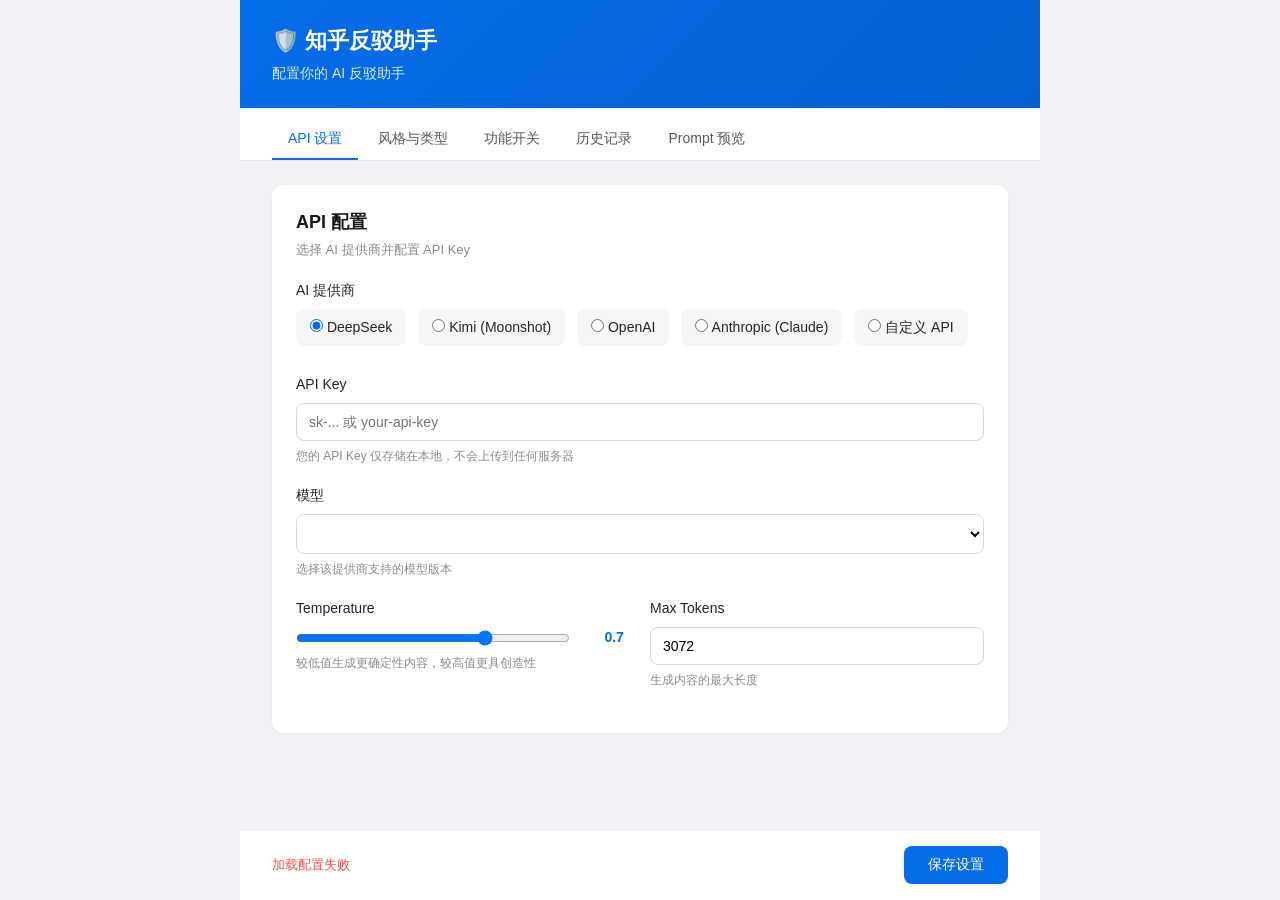
==== src/options/index.html @ ad02cd4e "feat: 增强评论框填充功能与最大令牌数设置 重构评论框填充逻辑，优化异步处理以确保内容正确填充并提升用户体验。更新最大令牌数设置，从2048调整为3072，以支持更长内容生成。更新相关提示信息以确" ====
<!DOCTYPE html>
<html lang="zh-CN">
<head>
  <meta charset="UTF-8">
  <meta name="viewport" content="width=device-width, initial-scale=1.0">
  <title>知乎反驳助手 - 设置</title>
  <link rel="stylesheet" href="style.css">
</head>
<body>
  <div class="options-container">
    <header class="options-header">
      <h1>🛡️ 知乎反驳助手</h1>
      <p>配置你的 AI 反驳助手</p>
    </header>

    <nav class="options-nav">
      <button class="nav-btn active" data-tab="api">API 设置</button>
      <button class="nav-btn" data-tab="style">风格与类型</button>
      <button class="nav-btn" data-tab="features">功能开关</button>
      <button class="nav-btn" data-tab="history">历史记录</button>
      <button class="nav-btn" data-tab="prompt">Prompt 预览</button>
    </nav>

    <main class="options-content">
      <!-- API 设置 -->
      <section class="tab-panel active" id="tab-api">
        <div class="panel-title">
          <h2>API 配置</h2>
          <p>选择 AI 提供商并配置 API Key</p>
        </div>

        <div class="form-group">
          <label>AI 提供商</label>
          <div class="radio-group">
            <label class="radio-label">
              <input type="radio" name="provider" value="deepseek" checked>
              <span>DeepSeek</span>
            </label>
            <label class="radio-label">
              <input type="radio" name="provider" value="kimi">
              <span>Kimi (Moonshot)</span>
            </label>
            <label class="radio-label">
              <input type="radio" name="provider" value="openai">
              <span>OpenAI</span>
            </label>
            <label class="radio-label">
              <input type="radio" name="provider" value="anthropic">
              <span>Anthropic (Claude)</span>
            </label>
            <label class="radio-label">
              <input type="radio" name="provider" value="custom">
              <span>自定义 API</span>
            </label>
          </div>
        </div>

        <div class="form-group">
          <label for="apiKey">API Key</label>
          <input type="password" id="apiKey" placeholder="sk-... 或 your-api-key">
          <span class="form-hint">您的 API Key 仅存储在本地，不会上传到任何服务器</span>
        </div>

        <div class="form-group" id="apiBaseGroup" style="display: none;">
          <label for="apiBase">API Base URL</label>
          <input type="text" id="apiBase" placeholder="https://api.example.com/v1">
          <span class="form-hint">自定义 API 的 Base URL，留空使用默认值</span>
        </div>

        <div class="form-group">
          <label for="model">模型</label>
          <select id="model"></select>
          <input type="text" id="modelCustom" placeholder="输入模型名称" style="display:none;">
          <span class="form-hint" id="modelHint">选择该提供商支持的模型版本</span>
        </div>

        <div class="form-row">
          <div class="form-group">
            <label for="temperature">Temperature</label>
            <input type="range" id="temperature" min="0" max="1" step="0.1" value="0.7">
            <span class="range-value" id="temperatureValue">0.7</span>
            <span class="form-hint">较低值生成更确定性内容，较高值更具创造性</span>
          </div>
          <div class="form-group">
            <label for="maxTokens">Max Tokens</label>
            <input type="number" id="maxTokens" value="3072" min="256" max="4096" step="256">
            <span class="form-hint">生成内容的最大长度</span>
          </div>
        </div>
      </section>

      <!-- 风格与类型 -->
      <section class="tab-panel" id="tab-style">
        <div class="panel-title">
          <h2>反驳风格</h2>
          <p>选择生成反驳评论的语气风格</p>
        </div>

        <div class="style-cards">
          <div class="style-card" data-style="gentle">
            <div class="style-card__icon">🤝</div>
            <div class="style-card__title">温和理性</div>
            <div class="style-card__desc">语气平和，以理服人，适合一般讨论场景</div>
          </div>
          <div class="style-card" data-style="direct">
            <div class="style-card__icon">⚡</div>
            <div class="style-card__title">直接犀利</div>
            <div class="style-card__desc">观点鲜明，直击要害，适合明显且恶劣的错误</div>
          </div>
          <div class="style-card" data-style="academic">
            <div class="style-card__icon">📚</div>
            <div class="style-card__title">学术严谨</div>
            <div class="style-card__desc">引用规范，论证严密，适合学术和专业话题</div>
          </div>
        </div>

        <div class="panel-title" style="margin-top: 32px;">
          <h2>错误类型检测</h2>
          <p>选择需要 AI 重点检测的错误类型</p>
        </div>

        <div class="checkbox-list">
          <label class="checkbox-item">
            <input type="checkbox" id="err-factError" checked>
            <span class="checkbox-icon">❌</span>
            <div class="checkbox-info">
              <div class="checkbox-title">事实错误</div>
              <div class="checkbox-desc">与公认事实、权威数据相悖的陈述</div>
            </div>
          </label>
          <label class="checkbox-item">
            <input type="checkbox" id="err-logicFallacy" checked>
            <span class="checkbox-icon">🔄</span>
            <div class="checkbox-info">
              <div class="checkbox-title">逻辑谬误</div>
              <div class="checkbox-desc">滑坡论证、诉诸情感、稻草人、虚假两难等</div>
            </div>
          </label>
          <label class="checkbox-item">
            <input type="checkbox" id="err-historicalNihilism" checked>
            <span class="checkbox-icon">📜</span>
            <div class="checkbox-info">
              <div class="checkbox-title">历史虚无主义</div>
              <div class="checkbox-desc">歪曲历史事实、解构主流历史叙事</div>
            </div>
          </label>
          <label class="checkbox-item">
            <input type="checkbox" id="err-dataFraud" checked>
            <span class="checkbox-icon">📊</span>
            <div class="checkbox-info">
              <div class="checkbox-title">数据造假</div>
              <div class="checkbox-desc">编造统计数据、选择性引用、断章取义</div>
            </div>
          </label>
          <label class="checkbox-item">
            <input type="checkbox" id="err-scienceError" checked>
            <span class="checkbox-icon">🔬</span>
            <div class="checkbox-info">
              <div class="checkbox-title">科学错误</div>
              <div class="checkbox-desc">违背基础科学原理或已被证伪的理论</div>
            </div>
          </label>
        </div>
      </section>

      <!-- 功能开关 -->
      <section class="tab-panel" id="tab-features">
        <div class="panel-title">
          <h2>功能设置</h2>
          <p>自定义扩展的行为</p>
        </div>

        <div class="toggle-list">
          <label class="toggle-item">
            <div class="toggle-info">
              <div class="toggle-title">显示错误分析</div>
              <div class="toggle-desc">生成反驳前显示错误类型分析面板</div>
            </div>
            <input type="checkbox" id="feat-showAnalysis" class="toggle-switch" checked>
            <span class="toggle-slider"></span>
          </label>
          <label class="toggle-item">
            <div class="toggle-info">
              <div class="toggle-title">自动填充评论框</div>
              <div class="toggle-desc">将生成的反驳自动填入知乎评论输入框</div>
            </div>
            <input type="checkbox" id="feat-autoFill" class="toggle-switch" checked>
            <span class="toggle-slider"></span>
          </label>
          <label class="toggle-item">
            <div class="toggle-info">
              <div class="toggle-title">要求标注来源</div>
              <div class="toggle-desc">在 Prompt 中要求 AI 尽可能引用权威来源</div>
            </div>
            <input type="checkbox" id="feat-showSource" class="toggle-switch" checked>
            <span class="toggle-slider"></span>
          </label>
          <label class="toggle-item">
            <div class="toggle-info">
              <div class="toggle-title">启用历史记录</div>
              <div class="toggle-desc">保存最近生成的反驳记录</div>
            </div>
            <input type="checkbox" id="feat-enableHistory" class="toggle-switch" checked>
            <span class="toggle-slider"></span>
          </label>
        </div>
      </section>

      <!-- 历史记录 -->
      <section class="tab-panel" id="tab-history">
        <div class="panel-title">
          <h2>生成历史</h2>
          <p>查看最近生成的反驳记录</p>
        </div>
        <div class="history-toolbar">
          <button class="btn btn--danger" id="btnClearHistory">清空历史</button>
        </div>
        <div class="history-list" id="historyList">
          <div class="history-empty">暂无历史记录</div>
        </div>
      </section>

      <!-- Prompt 预览 -->
      <section class="tab-panel" id="tab-prompt">
        <div class="panel-title">
          <h2>System Prompt 预览</h2>
          <p>当前使用的 AI 系统提示词</p>
        </div>
        <pre class="prompt-preview" id="promptPreview"></pre>
        <div class="panel-title" style="margin-top: 24px;">
          <h2>User Prompt 示例</h2>
          <p>发送给 AI 的用户提示词结构</p>
        </div>
        <pre class="prompt-preview" id="promptUserPreview"></pre>
      </section>
    </main>

    <footer class="options-footer">
      <div class="save-status" id="saveStatus"></div>
      <button class="btn btn--primary" id="btnSave">保存设置</button>
    </footer>
  </div>
  <script src="../shared/constants.js"></script>
  <script src="../shared/prompts.js"></script>
  <script src="index.js"></script>
</body>
</html>
---- src/options/style.css ----
* {
  margin: 0;
  padding: 0;
  box-sizing: border-box;
}

body {
  font-family: -apple-system, BlinkMacSystemFont, "Segoe UI", Roboto, "Helvetica Neue", Arial, sans-serif;
  font-size: 14px;
  color: #1a1a1a;
  background: #f0f2f5;
  line-height: 1.5;
}

.options-container {
  max-width: 800px;
  margin: 0 auto;
  min-height: 100vh;
  display: flex;
  flex-direction: column;
}

/* Header */
.options-header {
  padding: 24px 32px;
  background: linear-gradient(135deg, #056de8 0%, #0461d1 100%);
  color: #fff;
}

.options-header h1 {
  font-size: 22px;
  font-weight: 600;
  margin-bottom: 6px;
}

.options-header p {
  font-size: 14px;
  opacity: 0.85;
}

/* Nav */
.options-nav {
  display: flex;
  gap: 4px;
  padding: 12px 32px 0;
  background: #fff;
  border-bottom: 1px solid #e8e8e8;
  overflow-x: auto;
}

.nav-btn {
  padding: 10px 16px;
  font-size: 14px;
  font-weight: 500;
  color: #595959;
  background: none;
  border: none;
  border-bottom: 2px solid transparent;
  cursor: pointer;
  white-space: nowrap;
  transition: all 0.2s;
}

.nav-btn:hover {
  color: #056de8;
}

.nav-btn.active {
  color: #056de8;
  border-bottom-color: #056de8;
}

/* Content */
.options-content {
  flex: 1;
  padding: 24px 32px;
}

.tab-panel {
  display: none;
  background: #fff;
  border-radius: 12px;
  padding: 24px;
  box-shadow: 0 1px 3px rgba(0,0,0,0.05);
}

.tab-panel.active {
  display: block;
}

.panel-title {
  margin-bottom: 20px;
}

.panel-title h2 {
  font-size: 18px;
  font-weight: 600;
  margin-bottom: 4px;
}

.panel-title p {
  font-size: 13px;
  color: #8c8c8c;
}

/* Form */
.form-group {
  margin-bottom: 20px;
}

.form-group label {
  display: block;
  font-size: 14px;
  font-weight: 500;
  margin-bottom: 8px;
  color: #262626;
}

.form-group input[type="text"],
.form-group input[type="password"],
.form-group input[type="number"],
.form-group select {
  width: 100%;
  padding: 10px 12px;
  font-size: 14px;
  border: 1px solid #d9d9d9;
  border-radius: 8px;
  background: #fff;
  transition: border-color 0.2s;
}

.form-group input:focus,
.form-group select:focus {
  outline: none;
  border-color: #056de8;
  box-shadow: 0 0 0 3px rgba(5, 109, 232, 0.1);
}

.form-group input[type="range"] {
  width: calc(100% - 60px);
  vertical-align: middle;
}

.range-value {
  display: inline-block;
  width: 50px;
  text-align: right;
  font-weight: 600;
  color: #056de8;
}

.form-hint {
  display: block;
  margin-top: 6px;
  font-size: 12px;
  color: #8c8c8c;
}

.form-row {
  display: grid;
  grid-template-columns: 1fr 1fr;
  gap: 20px;
}

/* Radio */
.radio-group {
  display: flex;
  gap: 12px;
  flex-wrap: wrap;
}

.radio-label {
  display: flex;
  align-items: center;
  gap: 6px;
  padding: 8px 14px;
  background: #f6f6f6;
  border-radius: 8px;
  cursor: pointer;
  transition: all 0.2s;
}

.radio-label:hover {
  background: #e6f0fd;
}

.radio-label input[type="radio"] {
  accent-color: #056de8;
}

/* Style Cards */
.style-cards {
  display: grid;
  grid-template-columns: repeat(3, 1fr);
  gap: 16px;
}

.style-card {
  padding: 20px;
  background: #f6f6f6;
  border: 2px solid transparent;
  border-radius: 12px;
  text-align: center;
  cursor: pointer;
  transition: all 0.2s;
}

.style-card:hover {
  border-color: #bbd6f7;
  background: #e6f0fd;
}

.style-card.selected {
  border-color: #056de8;
  background: #e6f0fd;
}

.style-card__icon {
  font-size: 32px;
  margin-bottom: 8px;
}

.style-card__title {
  font-size: 15px;
  font-weight: 600;
  margin-bottom: 4px;
}

.style-card__desc {
  font-size: 12px;
  color: #8c8c8c;
  line-height: 1.4;
}

/* Checkbox List */
.checkbox-list {
  display: flex;
  flex-direction: column;
  gap: 12px;
}

.checkbox-item {
  display: flex;
  align-items: flex-start;
  gap: 12px;
  padding: 14px;
  background: #f6f6f6;
  border-radius: 10px;
  cursor: pointer;
  transition: background 0.2s;
}

.checkbox-item:hover {
  background: #f0f0f0;
}

.checkbox-item input[type="checkbox"] {
  margin-top: 2px;
  accent-color: #056de8;
}

.checkbox-icon {
  font-size: 20px;
}

.checkbox-info {
  flex: 1;
}

.checkbox-title {
  font-size: 14px;
  font-weight: 500;
  margin-bottom: 2px;
}

.checkbox-desc {
  font-size: 12px;
  color: #8c8c8c;
}

/* Toggle */
.toggle-list {
  display: flex;
  flex-direction: column;
  gap: 16px;
}

.toggle-item {
  display: flex;
  align-items: center;
  justify-content: space-between;
  padding: 16px;
  background: #f6f6f6;
  border-radius: 10px;
  cursor: pointer;
}

.toggle-info {
  flex: 1;
  padding-right: 16px;
}

.toggle-title {
  font-size: 14px;
  font-weight: 500;
  margin-bottom: 2px;
}

.toggle-desc {
  font-size: 12px;
  color: #8c8c8c;
}

.toggle-switch {
  display: none;
}

.toggle-slider {
  position: relative;
  width: 44px;
  height: 24px;
  background: #d9d9d9;
  border-radius: 12px;
  cursor: pointer;
  transition: background 0.2s;
  flex-shrink: 0;
}

.toggle-slider::after {
  content: '';
  position: absolute;
  top: 2px;
  left: 2px;
  width: 20px;
  height: 20px;
  background: #fff;
  border-radius: 50%;
  transition: transform 0.2s;
  box-shadow: 0 1px 3px rgba(0,0,0,0.15);
}

.toggle-switch:checked + .toggle-slider {
  background: #056de8;
}

.toggle-switch:checked + .toggle-slider::after {
  transform: translateX(20px);
}

/* History */
.history-toolbar {
  margin-bottom: 16px;
  text-align: right;
}

.history-list {
  display: flex;
  flex-direction: column;
  gap: 12px;
}

.history-item {
  padding: 16px;
  background: #f6f6f6;
  border-radius: 10px;
  border-left: 3px solid #056de8;
}

.history-item--no-error {
  border-left-color: #52c41a;
}

.history-item__header {
  display: flex;
  justify-content: space-between;
  align-items: flex-start;
  margin-bottom: 8px;
}

.history-item__title {
  font-size: 14px;
  font-weight: 500;
  color: #1a1a1a;
  flex: 1;
}

.history-item__meta {
  display: flex;
  gap: 12px;
  font-size: 12px;
  color: #8c8c8c;
  margin-bottom: 8px;
}

.history-item__tags {
  display: flex;
  gap: 6px;
  margin-bottom: 8px;
}

.history-item__tag {
  display: inline-block;
  padding: 2px 8px;
  border-radius: 4px;
  font-size: 11px;
  font-weight: 500;
}

.history-item__rebuttal {
  font-size: 13px;
  color: #595959;
  line-height: 1.6;
  padding: 10px;
  background: #fff;
  border-radius: 6px;
  max-height: 120px;
  overflow-y: auto;
}

.history-empty {
  text-align: center;
  padding: 40px;
  color: #bfbfbf;
}

/* Prompt Preview */
.prompt-preview {
  padding: 16px;
  background: #1e1e1e;
  color: #d4d4d4;
  border-radius: 8px;
  font-family: "Consolas", "Monaco", monospace;
  font-size: 13px;
  line-height: 1.6;
  white-space: pre-wrap;
  word-break: break-word;
  max-height: 400px;
  overflow-y: auto;
}

/* Footer */
.options-footer {
  display: flex;
  justify-content: space-between;
  align-items: center;
  padding: 16px 32px;
  background: #fff;
  border-top: 1px solid #e8e8e8;
  position: sticky;
  bottom: 0;
}

.save-status {
  font-size: 13px;
  color: #52c41a;
  font-weight: 500;
  min-height: 20px;
}

.save-status.error {
  color: #ff4d4f;
}

/* Buttons */
.btn {
  padding: 10px 24px;
  font-size: 14px;
  font-weight: 500;
  border: none;
  border-radius: 8px;
  cursor: pointer;
  transition: all 0.2s;
}

.btn--primary {
  color: #fff;
  background: #056de8;
}

.btn--primary:hover {
  background: #0461d1;
}

.btn--danger {
  color: #ff4d4f;
  background: #fff1f0;
  border: 1px solid #ffa39e;
}

.btn--danger:hover {
  background: #ffccc7;
}

/* Responsive */
@media (max-width: 640px) {
  .style-cards {
    grid-template-columns: 1fr;
  }
  .form-row {
    grid-template-columns: 1fr;
  }
}
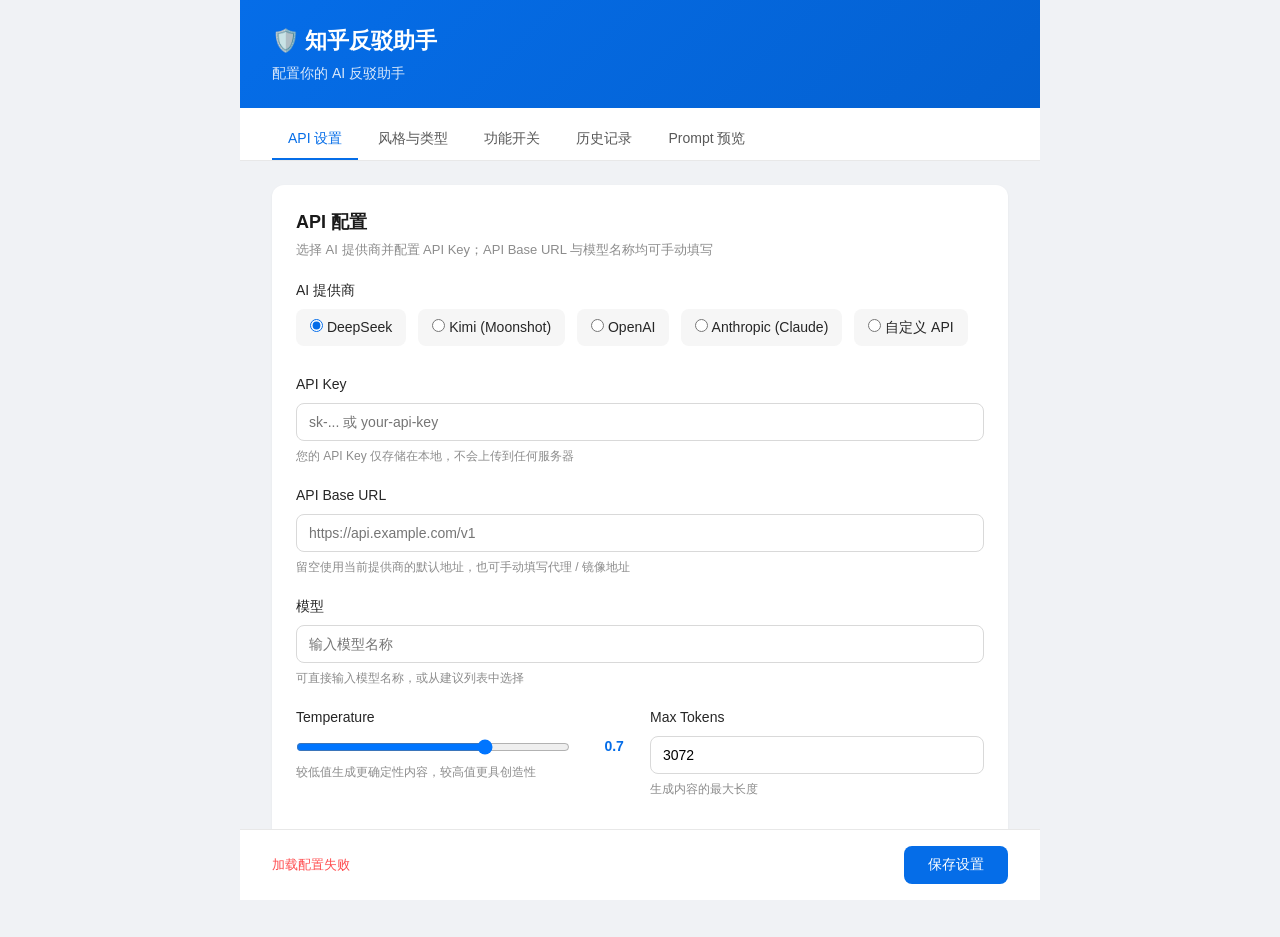
==== commit 7ffd5c1c: "feat(api-config): API Base URL 与模型名称对所有提供商开放手动填写，并按实际生效地址申请域名授权 内置提供商也可指向代理 / 镜像 / 新域名，模型名可自由输入（内置列表" ====
--- a/src/options/index.html
+++ b/src/options/index.html
@@ -26,7 +26,7 @@
       <section class="tab-panel active" id="tab-api">
         <div class="panel-title">
           <h2>API 配置</h2>
-          <p>选择 AI 提供商并配置 API Key</p>
+          <p>选择 AI 提供商并配置 API Key；API Base URL 与模型名称均可手动填写</p>
         </div>
 
         <div class="form-group">
@@ -61,17 +61,17 @@
           <span class="form-hint">您的 API Key 仅存储在本地，不会上传到任何服务器</span>
         </div>
 
-        <div class="form-group" id="apiBaseGroup" style="display: none;">
+        <div class="form-group" id="apiBaseGroup">
           <label for="apiBase">API Base URL</label>
-          <input type="text" id="apiBase" placeholder="https://api.example.com/v1">
-          <span class="form-hint">自定义 API 的 Base URL，留空使用默认值</span>
+          <input type="text" id="apiBase" placeholder="https://api.example.com/v1" autocomplete="off">
+          <span class="form-hint" id="apiBaseHint">留空使用当前提供商的默认地址，也可手动填写代理 / 镜像地址</span>
         </div>
 
         <div class="form-group">
           <label for="model">模型</label>
-          <select id="model"></select>
-          <input type="text" id="modelCustom" placeholder="输入模型名称" style="display:none;">
-          <span class="form-hint" id="modelHint">选择该提供商支持的模型版本</span>
+          <input type="text" id="model" list="modelOptions" placeholder="输入模型名称" autocomplete="off">
+          <datalist id="modelOptions"></datalist>
+          <span class="form-hint" id="modelHint">可直接输入模型名称，或从建议列表中选择</span>
         </div>
 
         <div class="form-row">
@@ -112,6 +112,11 @@
             <div class="style-card__title">学术严谨</div>
             <div class="style-card__desc">引用规范，论证严密，适合学术和专业话题</div>
           </div>
+          <div class="style-card" data-style="natural">
+            <div class="style-card__icon">🎭</div>
+            <div class="style-card__title">自然真实</div>
+            <div class="style-card__desc">像真实知乎用户一样随口评论，最不易被察觉</div>
+          </div>
         </div>
 
         <div class="panel-title" style="margin-top: 32px;">
@@ -160,6 +165,14 @@
               <div class="checkbox-desc">违背基础科学原理或已被证伪的理论</div>
             </div>
           </label>
+          <label class="checkbox-item">
+            <input type="checkbox" id="err-argumentIncomplete" checked>
+            <span class="checkbox-icon">🧩</span>
+            <div class="checkbox-info">
+              <div class="checkbox-title">论证不完整</div>
+              <div class="checkbox-desc">回答遗漏了问题的关键原因、视角或必要条件</div>
+            </div>
+          </label>
         </div>
       </section>
 
@@ -203,6 +216,42 @@
             <input type="checkbox" id="feat-enableHistory" class="toggle-switch" checked>
             <span class="toggle-slider"></span>
           </label>
+          <label class="toggle-item">
+            <div class="toggle-info">
+              <div class="toggle-title">补充遗漏视角</div>
+              <div class="toggle-desc">对原因分析类问题，自动检查并补充被忽略的关键论点</div>
+            </div>
+            <input type="checkbox" id="feat-enableCompletenessCheck" class="toggle-switch" checked>
+            <span class="toggle-slider"></span>
+          </label>
+        </div>
+
+        <div class="panel-title" style="margin-top: 32px;">
+          <h2>完整性检查严格程度</h2>
+          <p>调整 AI 对「论证不完整」的敏感程度</p>
+        </div>
+        <div class="radio-group" id="strictnessGroup">
+          <label class="radio-label">
+            <input type="radio" name="strictness" value="loose">
+            <span>宽松</span>
+          </label>
+          <label class="radio-label">
+            <input type="radio" name="strictness" value="standard" checked>
+            <span>标准</span>
+          </label>
+          <label class="radio-label">
+            <input type="radio" name="strictness" value="strict">
+            <span>严格</span>
+          </label>
+        </div>
+
+        <div class="panel-title" style="margin-top: 32px;">
+          <h2>高级：自定义 Prompt 后缀</h2>
+          <p>在系统 Prompt 末尾追加您自己的规则（仅对高级用户）</p>
+        </div>
+        <div class="form-group">
+          <textarea id="customPromptSuffix" rows="4" placeholder="例如：对历史话题，必须同时考虑政治、经济、军事三个维度。"></textarea>
+          <span class="form-hint">留空则不追加任何内容</span>
         </div>
       </section>
 
@@ -241,6 +290,7 @@
     </footer>
   </div>
   <script src="../shared/constants.js"></script>
+  <script src="../shared/permissions.js"></script>
   <script src="../shared/prompts.js"></script>
   <script src="index.js"></script>
 </body>
--- a/src/options/style.css
+++ b/src/options/style.css
@@ -119,7 +119,8 @@
 .form-group input[type="text"],
 .form-group input[type="password"],
 .form-group input[type="number"],
-.form-group select {
+.form-group select,
+.form-group textarea {
   width: 100%;
   padding: 10px 12px;
   font-size: 14px;
@@ -127,10 +128,13 @@
   border-radius: 8px;
   background: #fff;
   transition: border-color 0.2s;
+  font-family: inherit;
+  resize: vertical;
 }
 
 .form-group input:focus,
-.form-group select:focus {
+.form-group select:focus,
+.form-group textarea:focus {
   outline: none;
   border-color: #056de8;
   box-shadow: 0 0 0 3px rgba(5, 109, 232, 0.1);
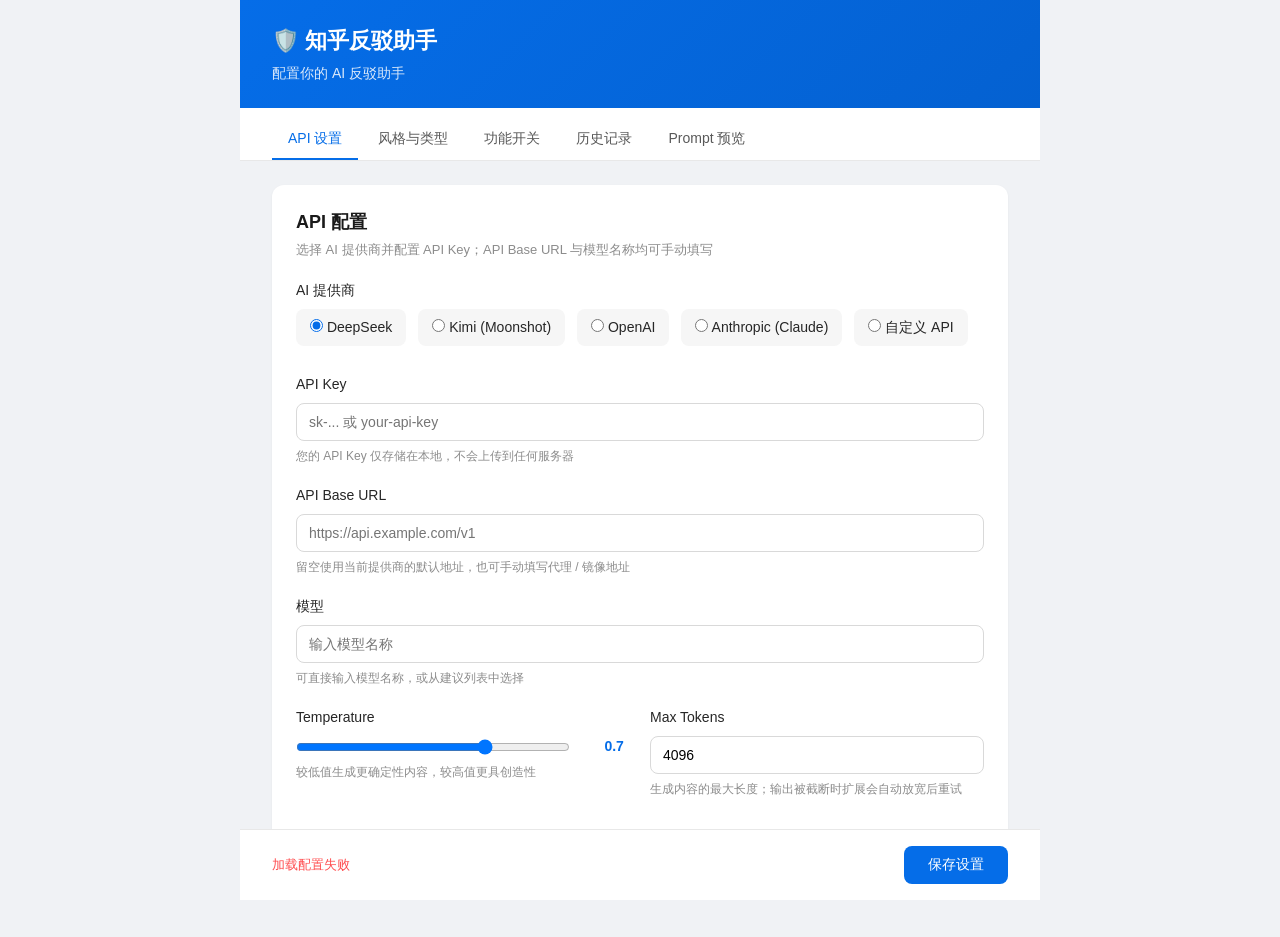
==== commit d5de04da: "fix(api): 修复「生成失败：API 返回内容为空」——新增重试与失败分类，空返回/截断自动降级重试 背景：默认走 DeepSeek + response_format=json_object，" ====
--- a/src/options/index.html
+++ b/src/options/index.html
@@ -83,8 +83,8 @@
           </div>
           <div class="form-group">
             <label for="maxTokens">Max Tokens</label>
-            <input type="number" id="maxTokens" value="3072" min="256" max="4096" step="256">
-            <span class="form-hint">生成内容的最大长度</span>
+            <input type="number" id="maxTokens" value="4096" min="256" max="8192" step="256">
+            <span class="form-hint">生成内容的最大长度；输出被截断时扩展会自动放宽后重试</span>
           </div>
         </div>
       </section>
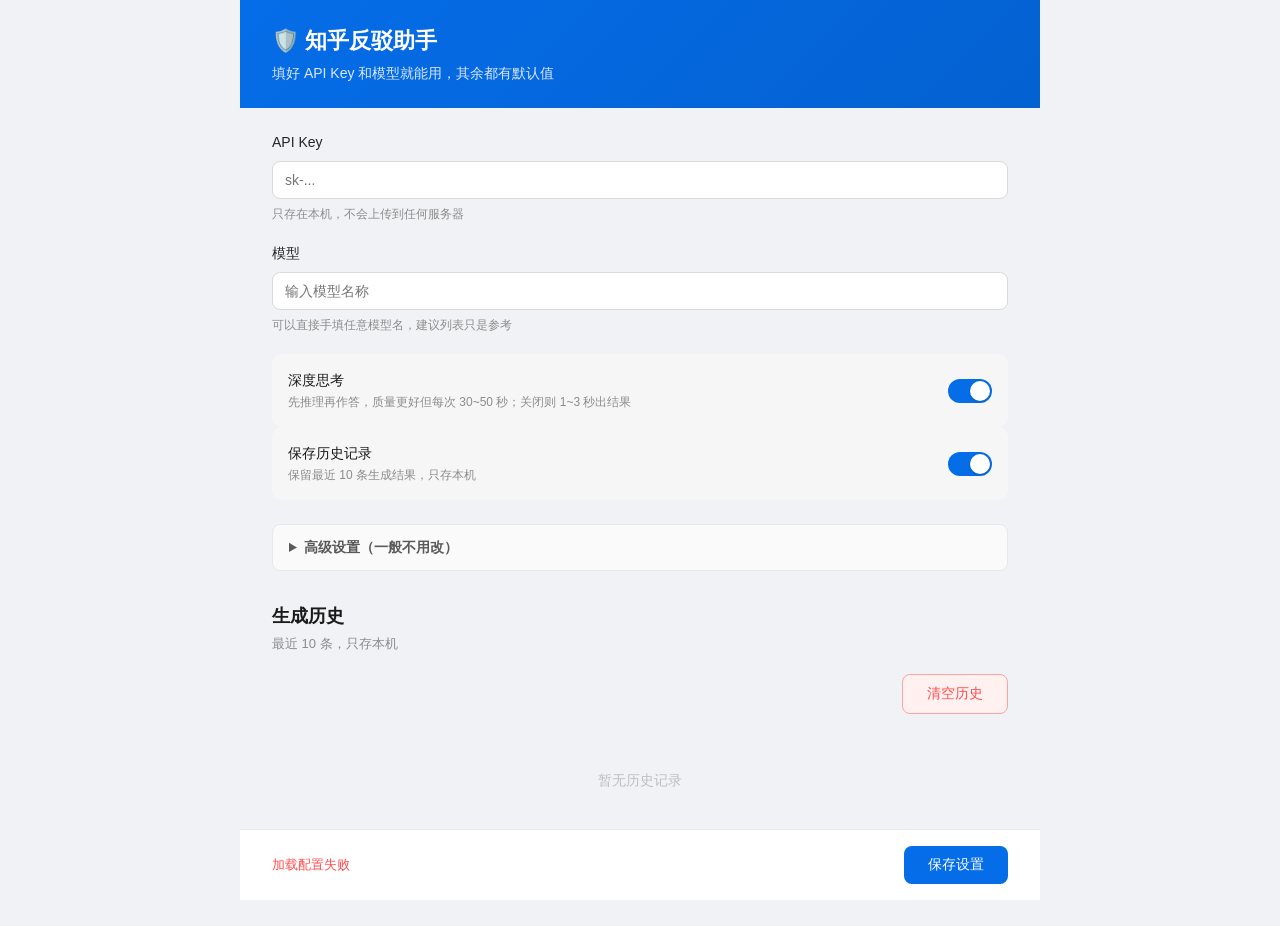
==== commit 7f689269: "refactor(options): 设置页 25 项砍到 4 项，配置 schema 升 v4 主界面只剩：API Key / 模型 / 深度思考 / 保存历史。提供商、API Base、风格、自定" ====
--- a/src/options/index.html
+++ b/src/options/index.html
@@ -10,24 +10,43 @@
   <div class="options-container">
     <header class="options-header">
       <h1>🛡️ 知乎反驳助手</h1>
-      <p>配置你的 AI 反驳助手</p>
+      <p>填好 API Key 和模型就能用，其余都有默认值</p>
     </header>
 
-    <nav class="options-nav">
-      <button class="nav-btn active" data-tab="api">API 设置</button>
-      <button class="nav-btn" data-tab="style">风格与类型</button>
-      <button class="nav-btn" data-tab="features">功能开关</button>
-      <button class="nav-btn" data-tab="history">历史记录</button>
-      <button class="nav-btn" data-tab="prompt">Prompt 预览</button>
-    </nav>
+    <main class="options-content">
+      <div class="form-group">
+        <label for="apiKey">API Key</label>
+        <input type="password" id="apiKey" placeholder="sk-..." autocomplete="off">
+        <span class="form-hint">只存在本机，不会上传到任何服务器</span>
+      </div>
 
-    <main class="options-content">
-      <!-- API 设置 -->
-      <section class="tab-panel active" id="tab-api">
-        <div class="panel-title">
-          <h2>API 配置</h2>
-          <p>选择 AI 提供商并配置 API Key；API Base URL 与模型名称均可手动填写</p>
+      <div class="form-group">
+        <label for="model">模型</label>
+        <input type="text" id="model" list="modelOptions" placeholder="输入模型名称" autocomplete="off">
+        <datalist id="modelOptions"></datalist>
+        <span class="form-hint" id="modelHint">可以直接手填任意模型名，建议列表只是参考</span>
+      </div>
+
+      <label class="toggle-item">
+        <div class="toggle-info">
+          <div class="toggle-title">深度思考</div>
+          <div class="toggle-desc">先推理再作答，质量更好但每次 30~50 秒；关闭则 1~3 秒出结果</div>
         </div>
+        <input type="checkbox" id="thinking" class="toggle-switch" checked>
+        <span class="toggle-slider"></span>
+      </label>
+
+      <label class="toggle-item">
+        <div class="toggle-info">
+          <div class="toggle-title">保存历史记录</div>
+          <div class="toggle-desc">保留最近 10 条生成结果，只存本机</div>
+        </div>
+        <input type="checkbox" id="enableHistory" class="toggle-switch" checked>
+        <span class="toggle-slider"></span>
+      </label>
+
+      <details class="options-advanced">
+        <summary>高级设置（一般不用改）</summary>
 
         <div class="form-group">
           <label>AI 提供商</label>
@@ -38,7 +57,7 @@
             </label>
             <label class="radio-label">
               <input type="radio" name="provider" value="kimi">
-              <span>Kimi (Moonshot)</span>
+              <span>Kimi</span>
             </label>
             <label class="radio-label">
               <input type="radio" name="provider" value="openai">
@@ -46,242 +65,48 @@
             </label>
             <label class="radio-label">
               <input type="radio" name="provider" value="anthropic">
-              <span>Anthropic (Claude)</span>
+              <span>Claude</span>
             </label>
             <label class="radio-label">
               <input type="radio" name="provider" value="custom">
-              <span>自定义 API</span>
+              <span>自定义</span>
             </label>
           </div>
         </div>
 
         <div class="form-group">
-          <label for="apiKey">API Key</label>
-          <input type="password" id="apiKey" placeholder="sk-... 或 your-api-key">
-          <span class="form-hint">您的 API Key 仅存储在本地，不会上传到任何服务器</span>
-        </div>
-
-        <div class="form-group" id="apiBaseGroup">
           <label for="apiBase">API Base URL</label>
           <input type="text" id="apiBase" placeholder="https://api.example.com/v1" autocomplete="off">
-          <span class="form-hint" id="apiBaseHint">留空使用当前提供商的默认地址，也可手动填写代理 / 镜像地址</span>
+          <span class="form-hint" id="apiBaseHint">留空使用该提供商的内置地址；也可填代理 / 镜像地址</span>
         </div>
 
         <div class="form-group">
-          <label for="model">模型</label>
-          <input type="text" id="model" list="modelOptions" placeholder="输入模型名称" autocomplete="off">
-          <datalist id="modelOptions"></datalist>
-          <span class="form-hint" id="modelHint">可直接输入模型名称，或从建议列表中选择</span>
+          <label for="style">反驳风格</label>
+          <select id="style">
+            <option value="gentle">温和理性</option>
+            <option value="direct">直接犀利</option>
+            <option value="academic">学术严谨</option>
+            <option value="natural">自然真实</option>
+          </select>
         </div>
 
-        <div class="form-row">
-          <div class="form-group">
-            <label for="temperature">Temperature</label>
-            <input type="range" id="temperature" min="0" max="1" step="0.1" value="0.7">
-            <span class="range-value" id="temperatureValue">0.7</span>
-            <span class="form-hint">较低值生成更确定性内容，较高值更具创造性</span>
-          </div>
-          <div class="form-group">
-            <label for="maxTokens">Max Tokens</label>
-            <input type="number" id="maxTokens" value="4096" min="256" max="8192" step="256">
-            <span class="form-hint">生成内容的最大长度；输出被截断时扩展会自动放宽后重试</span>
-          </div>
-        </div>
-      </section>
-
-      <!-- 风格与类型 -->
-      <section class="tab-panel" id="tab-style">
-        <div class="panel-title">
-          <h2>反驳风格</h2>
-          <p>选择生成反驳评论的语气风格</p>
-        </div>
-
-        <div class="style-cards">
-          <div class="style-card" data-style="gentle">
-            <div class="style-card__icon">🤝</div>
-            <div class="style-card__title">温和理性</div>
-            <div class="style-card__desc">语气平和，以理服人，适合一般讨论场景</div>
-          </div>
-          <div class="style-card" data-style="direct">
-            <div class="style-card__icon">⚡</div>
-            <div class="style-card__title">直接犀利</div>
-            <div class="style-card__desc">观点鲜明，直击要害，适合明显且恶劣的错误</div>
-          </div>
-          <div class="style-card" data-style="academic">
-            <div class="style-card__icon">📚</div>
-            <div class="style-card__title">学术严谨</div>
-            <div class="style-card__desc">引用规范，论证严密，适合学术和专业话题</div>
-          </div>
-          <div class="style-card" data-style="natural">
-            <div class="style-card__icon">🎭</div>
-            <div class="style-card__title">自然真实</div>
-            <div class="style-card__desc">像真实知乎用户一样随口评论，最不易被察觉</div>
-          </div>
-        </div>
-
-        <div class="panel-title" style="margin-top: 32px;">
-          <h2>错误类型检测</h2>
-          <p>选择需要 AI 重点检测的错误类型</p>
-        </div>
-
-        <div class="checkbox-list">
-          <label class="checkbox-item">
-            <input type="checkbox" id="err-factError" checked>
-            <span class="checkbox-icon">❌</span>
-            <div class="checkbox-info">
-              <div class="checkbox-title">事实错误</div>
-              <div class="checkbox-desc">与公认事实、权威数据相悖的陈述</div>
-            </div>
-          </label>
-          <label class="checkbox-item">
-            <input type="checkbox" id="err-logicFallacy" checked>
-            <span class="checkbox-icon">🔄</span>
-            <div class="checkbox-info">
-              <div class="checkbox-title">逻辑谬误</div>
-              <div class="checkbox-desc">滑坡论证、诉诸情感、稻草人、虚假两难等</div>
-            </div>
-          </label>
-          <label class="checkbox-item">
-            <input type="checkbox" id="err-historicalNihilism" checked>
-            <span class="checkbox-icon">📜</span>
-            <div class="checkbox-info">
-              <div class="checkbox-title">历史虚无主义</div>
-              <div class="checkbox-desc">歪曲历史事实、解构主流历史叙事</div>
-            </div>
-          </label>
-          <label class="checkbox-item">
-            <input type="checkbox" id="err-dataFraud" checked>
-            <span class="checkbox-icon">📊</span>
-            <div class="checkbox-info">
-              <div class="checkbox-title">数据造假</div>
-              <div class="checkbox-desc">编造统计数据、选择性引用、断章取义</div>
-            </div>
-          </label>
-          <label class="checkbox-item">
-            <input type="checkbox" id="err-scienceError" checked>
-            <span class="checkbox-icon">🔬</span>
-            <div class="checkbox-info">
-              <div class="checkbox-title">科学错误</div>
-              <div class="checkbox-desc">违背基础科学原理或已被证伪的理论</div>
-            </div>
-          </label>
-          <label class="checkbox-item">
-            <input type="checkbox" id="err-argumentIncomplete" checked>
-            <span class="checkbox-icon">🧩</span>
-            <div class="checkbox-info">
-              <div class="checkbox-title">论证不完整</div>
-              <div class="checkbox-desc">回答遗漏了问题的关键原因、视角或必要条件</div>
-            </div>
-          </label>
-        </div>
-      </section>
-
-      <!-- 功能开关 -->
-      <section class="tab-panel" id="tab-features">
-        <div class="panel-title">
-          <h2>功能设置</h2>
-          <p>自定义扩展的行为</p>
-        </div>
-
-        <div class="toggle-list">
-          <label class="toggle-item">
-            <div class="toggle-info">
-              <div class="toggle-title">显示错误分析</div>
-              <div class="toggle-desc">生成反驳前显示错误类型分析面板</div>
-            </div>
-            <input type="checkbox" id="feat-showAnalysis" class="toggle-switch" checked>
-            <span class="toggle-slider"></span>
-          </label>
-          <label class="toggle-item">
-            <div class="toggle-info">
-              <div class="toggle-title">自动填充评论框</div>
-              <div class="toggle-desc">将生成的反驳自动填入知乎评论输入框</div>
-            </div>
-            <input type="checkbox" id="feat-autoFill" class="toggle-switch" checked>
-            <span class="toggle-slider"></span>
-          </label>
-          <label class="toggle-item">
-            <div class="toggle-info">
-              <div class="toggle-title">要求标注来源</div>
-              <div class="toggle-desc">在 Prompt 中要求 AI 尽可能引用权威来源</div>
-            </div>
-            <input type="checkbox" id="feat-showSource" class="toggle-switch" checked>
-            <span class="toggle-slider"></span>
-          </label>
-          <label class="toggle-item">
-            <div class="toggle-info">
-              <div class="toggle-title">启用历史记录</div>
-              <div class="toggle-desc">保存最近生成的反驳记录</div>
-            </div>
-            <input type="checkbox" id="feat-enableHistory" class="toggle-switch" checked>
-            <span class="toggle-slider"></span>
-          </label>
-          <label class="toggle-item">
-            <div class="toggle-info">
-              <div class="toggle-title">补充遗漏视角</div>
-              <div class="toggle-desc">对原因分析类问题，自动检查并补充被忽略的关键论点</div>
-            </div>
-            <input type="checkbox" id="feat-enableCompletenessCheck" class="toggle-switch" checked>
-            <span class="toggle-slider"></span>
-          </label>
-        </div>
-
-        <div class="panel-title" style="margin-top: 32px;">
-          <h2>完整性检查严格程度</h2>
-          <p>调整 AI 对「论证不完整」的敏感程度</p>
-        </div>
-        <div class="radio-group" id="strictnessGroup">
-          <label class="radio-label">
-            <input type="radio" name="strictness" value="loose">
-            <span>宽松</span>
-          </label>
-          <label class="radio-label">
-            <input type="radio" name="strictness" value="standard" checked>
-            <span>标准</span>
-          </label>
-          <label class="radio-label">
-            <input type="radio" name="strictness" value="strict">
-            <span>严格</span>
-          </label>
-        </div>
-
-        <div class="panel-title" style="margin-top: 32px;">
-          <h2>高级：自定义 Prompt 后缀</h2>
-          <p>在系统 Prompt 末尾追加您自己的规则（仅对高级用户）</p>
-        </div>
         <div class="form-group">
-          <textarea id="customPromptSuffix" rows="4" placeholder="例如：对历史话题，必须同时考虑政治、经济、军事三个维度。"></textarea>
+          <label for="customPromptSuffix">自定义 Prompt 后缀</label>
+          <textarea id="customPromptSuffix" rows="3" placeholder="例如：对历史话题，必须同时考虑政治、经济、军事三个维度。"></textarea>
           <span class="form-hint">留空则不追加任何内容</span>
         </div>
-      </section>
+      </details>
 
-      <!-- 历史记录 -->
-      <section class="tab-panel" id="tab-history">
-        <div class="panel-title">
-          <h2>生成历史</h2>
-          <p>查看最近生成的反驳记录</p>
-        </div>
-        <div class="history-toolbar">
-          <button class="btn btn--danger" id="btnClearHistory">清空历史</button>
-        </div>
-        <div class="history-list" id="historyList">
-          <div class="history-empty">暂无历史记录</div>
-        </div>
-      </section>
-
-      <!-- Prompt 预览 -->
-      <section class="tab-panel" id="tab-prompt">
-        <div class="panel-title">
-          <h2>System Prompt 预览</h2>
-          <p>当前使用的 AI 系统提示词</p>
-        </div>
-        <pre class="prompt-preview" id="promptPreview"></pre>
-        <div class="panel-title" style="margin-top: 24px;">
-          <h2>User Prompt 示例</h2>
-          <p>发送给 AI 的用户提示词结构</p>
-        </div>
-        <pre class="prompt-preview" id="promptUserPreview"></pre>
-      </section>
+      <div class="panel-title" style="margin-top: 32px;">
+        <h2>生成历史</h2>
+        <p>最近 10 条，只存本机</p>
+      </div>
+      <div class="history-toolbar">
+        <button class="btn btn--danger" id="btnClearHistory">清空历史</button>
+      </div>
+      <div class="history-list" id="historyList">
+        <div class="history-empty">暂无历史记录</div>
+      </div>
     </main>
 
     <footer class="options-footer">
@@ -291,7 +116,6 @@
   </div>
   <script src="../shared/constants.js"></script>
   <script src="../shared/permissions.js"></script>
-  <script src="../shared/prompts.js"></script>
   <script src="index.js"></script>
 </body>
 </html>
--- a/src/options/style.css
+++ b/src/options/style.css
@@ -495,6 +495,28 @@
   background: #ffccc7;
 }
 
+/* 高级设置折叠区（B3 后设置页只剩这一处折叠） */
+.options-advanced {
+  margin: 24px 0;
+  border: 1px solid #e8e8e8;
+  border-radius: 8px;
+  padding: 12px 16px;
+  background: #fafafa;
+}
+
+.options-advanced > summary {
+  cursor: pointer;
+  font-weight: 600;
+  color: #595959;
+  outline: none;
+}
+
+.options-advanced[open] > summary {
+  margin-bottom: 8px;
+  padding-bottom: 8px;
+  border-bottom: 1px solid #e8e8e8;
+}
+
 /* Responsive */
 @media (max-width: 640px) {
   .style-cards {
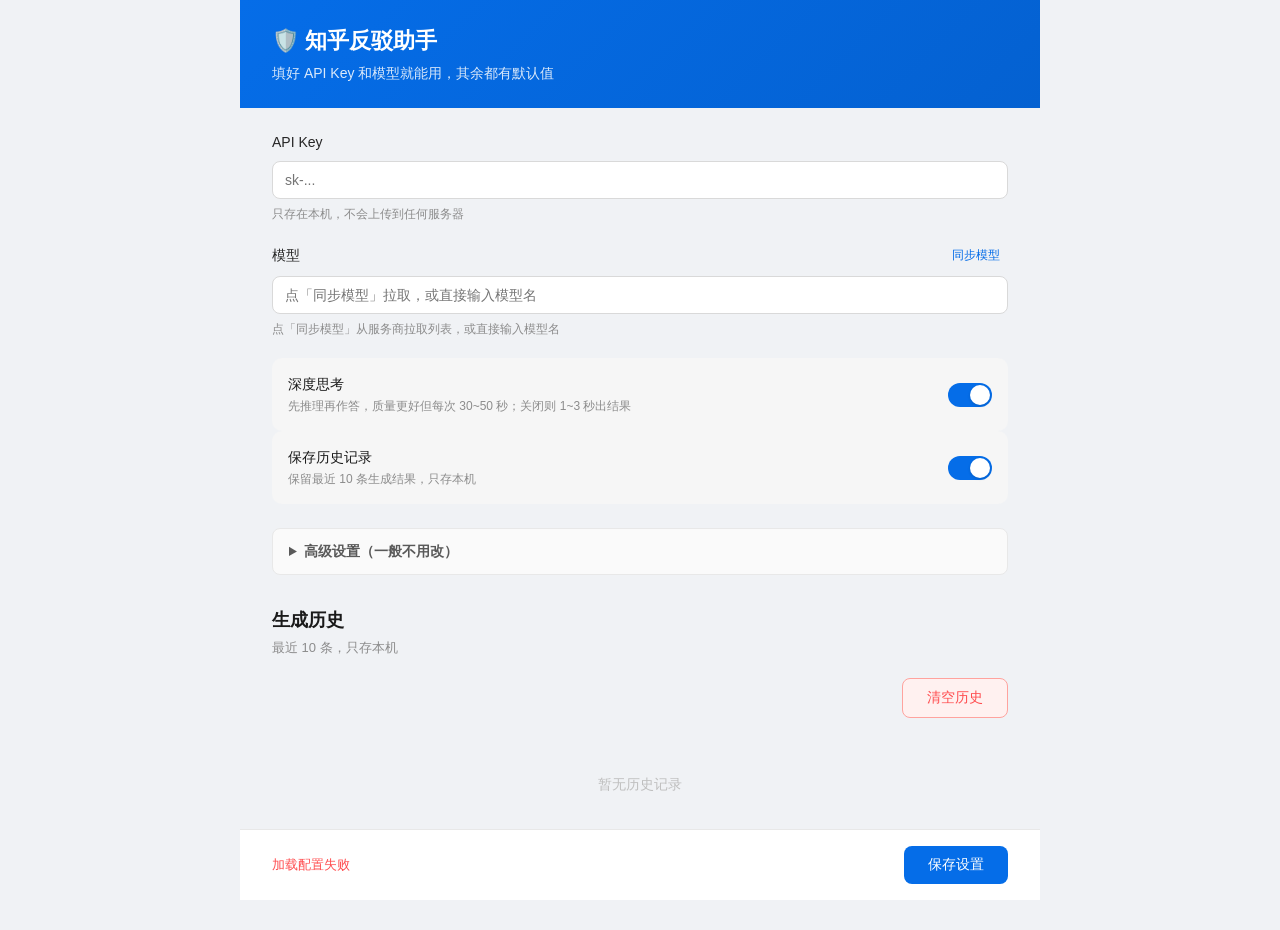
==== commit 660f5c6a: "feat(options): 设置页支持从服务商同步模型，内置 Base URL - 新增 ModelCatalog：按提供商请求模型列表，缓存到 chrome.storage.local（#6） -" ====
--- a/src/options/index.html
+++ b/src/options/index.html
@@ -21,10 +21,13 @@
       </div>
 
       <div class="form-group">
-        <label for="model">模型</label>
-        <input type="text" id="model" list="modelOptions" placeholder="输入模型名称" autocomplete="off">
+        <div class="form-label-row">
+          <label for="model">模型</label>
+          <button type="button" class="btn btn--link btn--small" id="btnSyncModels">同步模型</button>
+        </div>
+        <input type="text" id="model" list="modelOptions" placeholder="点「同步模型」拉取，或直接输入模型名" autocomplete="off">
         <datalist id="modelOptions"></datalist>
-        <span class="form-hint" id="modelHint">可以直接手填任意模型名，建议列表只是参考</span>
+        <span class="form-hint" id="modelHint" aria-live="polite">点「同步模型」从服务商拉取列表，或直接输入模型名</span>
       </div>
 
       <label class="toggle-item">
@@ -60,6 +63,10 @@
               <span>Kimi</span>
             </label>
             <label class="radio-label">
+              <input type="radio" name="provider" value="opencode-go">
+              <span>OpenCode Go</span>
+            </label>
+            <label class="radio-label">
               <input type="radio" name="provider" value="openai">
               <span>OpenAI</span>
             </label>
@@ -76,7 +83,14 @@
 
         <div class="form-group">
           <label for="apiBase">API Base URL</label>
-          <input type="text" id="apiBase" placeholder="https://api.example.com/v1" autocomplete="off">
+          <div class="builtin-base" id="builtinBaseRow" hidden>
+            <code id="builtinBaseValue"></code>
+            <label class="builtin-base__override">
+              <input type="checkbox" id="apiBaseOverride">
+              <span>使用自定义地址</span>
+            </label>
+          </div>
+          <input type="text" id="apiBase" placeholder="https://api.example.com/v1" autocomplete="off" hidden>
           <span class="form-hint" id="apiBaseHint">留空使用该提供商的内置地址；也可填代理 / 镜像地址</span>
         </div>
 
@@ -116,6 +130,7 @@
   </div>
   <script src="../shared/constants.js"></script>
   <script src="../shared/permissions.js"></script>
+  <script src="models.js"></script>
   <script src="index.js"></script>
 </body>
 </html>
--- a/src/options/style.css
+++ b/src/options/style.css
@@ -158,6 +158,62 @@
   margin-top: 6px;
   font-size: 12px;
   color: #8c8c8c;
+}
+
+.form-hint.is-error {
+  color: #ff4d4f;
+}
+
+.form-label-row {
+  display: flex;
+  align-items: center;
+  justify-content: space-between;
+  gap: 12px;
+  margin-bottom: 8px;
+}
+
+.form-label-row label {
+  margin-bottom: 0;
+}
+
+.builtin-base {
+  display: flex;
+  align-items: center;
+  justify-content: space-between;
+  gap: 12px;
+  flex-wrap: wrap;
+  padding: 10px 12px;
+  border: 1px solid #e8e8e8;
+  border-radius: 8px;
+  background: #fafafa;
+}
+
+.builtin-base[hidden] {
+  display: none;
+}
+
+.builtin-base code {
+  font-size: 13px;
+  color: #595959;
+  word-break: break-all;
+}
+
+.builtin-base__override {
+  display: flex;
+  align-items: center;
+  gap: 6px;
+  font-size: 13px;
+  color: #262626;
+  cursor: pointer;
+  white-space: nowrap;
+}
+
+.builtin-base__override input {
+  accent-color: #056de8;
+}
+
+.form-group input[hidden] {
+  display: none;
 }
 
 .form-row {
@@ -495,6 +551,25 @@
   background: #ffccc7;
 }
 
+.btn--link {
+  padding: 4px 8px;
+  color: #056de8;
+  background: none;
+}
+
+.btn--link:hover {
+  background: #e6f0fd;
+}
+
+.btn--small {
+  font-size: 12px;
+}
+
+.btn:disabled {
+  opacity: 0.6;
+  cursor: not-allowed;
+}
+
 /* 高级设置折叠区（B3 后设置页只剩这一处折叠） */
 .options-advanced {
   margin: 24px 0;
